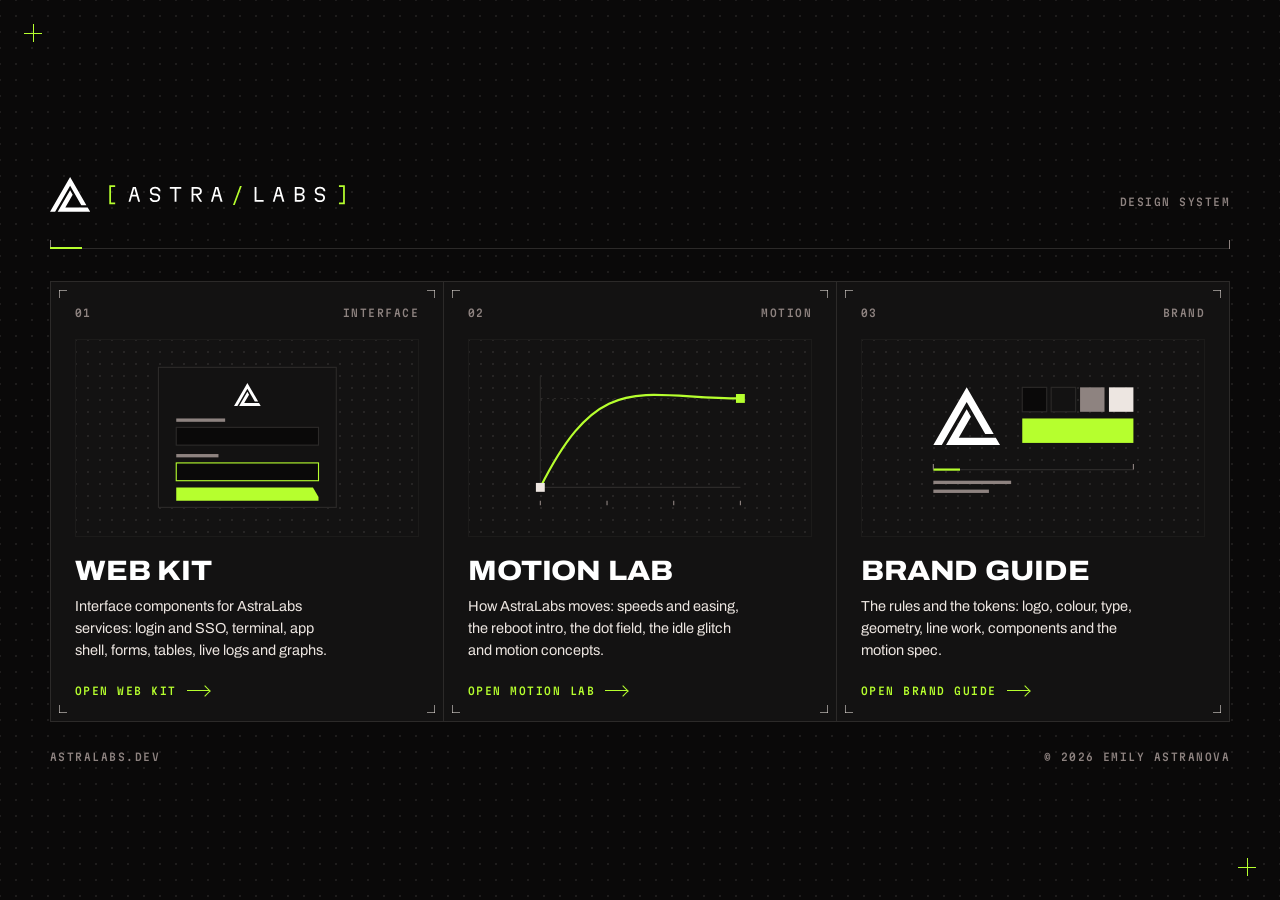
==== design/index.html @ 99d45e82 "Add design page" ====
<!DOCTYPE html>
<html lang="en">
<head>
  <meta charset="utf-8">
  <meta name="viewport" content="width=device-width, initial-scale=1">
  <meta name="theme-color" content="#0a0909">
  <meta name="color-scheme" content="dark">
  <title>AstraLabs Design</title>
  <meta name="description" content="The AstraLabs design system: the web kit, the motion lab and the brand guide.">
  <link rel="canonical" href="https://astralabs.dev/design/">

  <meta property="og:type" content="website">
  <meta property="og:site_name" content="AstraLabs">
  <meta property="og:url" content="https://astralabs.dev/design/">
  <meta property="og:title" content="AstraLabs Design">
  <meta property="og:description" content="The AstraLabs design system: the web kit, the motion lab and the brand guide.">
  <meta property="og:image" content="https://astralabs.dev/images/og.png">
  <meta property="og:image:width" content="1200">
  <meta property="og:image:height" content="630">
  <meta name="twitter:card" content="summary_large_image">
  <meta name="twitter:image" content="https://astralabs.dev/images/og.png">

  <link rel="icon" type="image/svg+xml" href="/favicon/favicon.svg">
  <link rel="icon" type="image/png" sizes="32x32" href="/favicon/favicon-32x32.png">
  <link rel="apple-touch-icon" sizes="180x180" href="/favicon/apple-touch-icon.png">

  <link rel="preconnect" href="https://fonts.googleapis.com">
  <link rel="preconnect" href="https://fonts.gstatic.com" crossorigin>
  <link rel="stylesheet" href="https://fonts.googleapis.com/css2?family=Archivo:wdth,wght@62..125,300..900&display=swap">
  <style>
    @font-face {
      font-family: "Martian Mono";
      src: url("/fonts/MartianMono-Variable.woff2") format("woff2");
      font-weight: 100 800;
      font-stretch: 75% 112.5%;
      font-display: swap;
    }

    :root {
      --void: #0a0909;
      --plate: #131212;
      --rule: #2c2a29;
      --rule-subtle: #1c1b1a;
      --mark: #ffffff;
      --bone: #ede6e1;
      --ash: #8e8380;
      --acid: #b6ff2e;
      --dot: rgb(237 230 225 / 9%);
      --sans: "Archivo", "Arial Narrow", system-ui, sans-serif;
      --mono: "Martian Mono", ui-monospace, Menlo, monospace;
      --edge: 24px;
      --snap: cubic-bezier(.3, 1.35, .5, 1);
      color-scheme: dark;
    }

    * { box-sizing: border-box; }

    html, body {
      margin: 0;
      min-height: 100%;
      background-color: var(--void);
      background-image: radial-gradient(var(--dot) 1px, transparent 1.2px);
      background-size: 16px 16px;
      background-position: 8px 8px;
      color: var(--bone);
      font-family: var(--sans);
    }

    body {
      min-height: 100vh;
      min-height: 100dvh;
      display: flex;
      flex-direction: column;
      padding: calc(var(--edge) + 40px) var(--edge) var(--edge);
    }

    .label {
      font-family: var(--mono);
      font-variation-settings: "wdth" 85;
      font-size: 10.5px;
      font-weight: 500;
      letter-spacing: .14em;
      text-transform: uppercase;
      color: var(--ash);
    }

    /* registration marks, top-left and bottom-right */
    .reg {
      position: fixed;
      width: 18px;
      height: 18px;
      pointer-events: none;
    }
    .reg::before, .reg::after { content: ""; position: absolute; background: var(--acid); }
    .reg::before { left: 50%; top: 0; width: 1px; height: 100%; }
    .reg::after { top: 50%; left: 0; height: 1px; width: 100%; }
    .reg-tl { top: var(--edge); left: var(--edge); }
    .reg-br { bottom: var(--edge); right: var(--edge); }

    main {
      width: 100%;
      max-width: 1180px;
      margin: auto;
    }

    header {
      display: flex;
      align-items: flex-end;
      justify-content: space-between;
      gap: 24px;
      margin-bottom: 28px;
    }

    .home {
      display: inline-flex;
      color: var(--mark);
      line-height: 0;
    }
    .home svg { width: min(300px, 62vw); height: auto; }
    .home:hover .wm-acid { fill: var(--mark); }

    h1 {
      margin: 0 0 4px;
      font-family: var(--mono);
      font-variation-settings: "wdth" 85;
      font-size: 10.5px;
      font-weight: 500;
      letter-spacing: .14em;
      text-transform: uppercase;
      color: var(--ash);
    }

    /* measurement rule: acid index segment, hairline, end ticks */
    .mrule {
      height: 9px;
      margin-bottom: 32px;
      background:
        linear-gradient(var(--acid), var(--acid)) left bottom / 32px 2px no-repeat,
        linear-gradient(var(--ash), var(--ash)) left bottom / 1px 9px no-repeat,
        linear-gradient(var(--ash), var(--ash)) right bottom / 1px 9px no-repeat,
        linear-gradient(var(--rule), var(--rule)) left bottom / 100% 1px no-repeat;
    }

    /* ---------- the picker ---------- */
    .picker {
      display: grid;
      grid-template-columns: repeat(3, minmax(0, 1fr));
      border-top: 1px solid var(--rule);
      border-left: 1px solid var(--rule);
    }

    .pick {
      position: relative;
      display: flex;
      flex-direction: column;
      min-height: 440px;
      padding: 24px;
      background: var(--plate);
      border-right: 1px solid var(--rule);
      border-bottom: 1px solid var(--rule);
      color: inherit;
      text-decoration: none;
      transition: background-color 40ms steps(1, end);
    }

    /* corner ticks */
    .pick::before {
      content: "";
      position: absolute;
      inset: 8px;
      pointer-events: none;
      --t: rgb(237 230 225 / 55%);
      background:
        linear-gradient(var(--t), var(--t)) left top / 8px 1px no-repeat,
        linear-gradient(var(--t), var(--t)) left top / 1px 8px no-repeat,
        linear-gradient(var(--t), var(--t)) right top / 8px 1px no-repeat,
        linear-gradient(var(--t), var(--t)) right top / 1px 8px no-repeat,
        linear-gradient(var(--t), var(--t)) left bottom / 8px 1px no-repeat,
        linear-gradient(var(--t), var(--t)) left bottom / 1px 8px no-repeat,
        linear-gradient(var(--t), var(--t)) right bottom / 8px 1px no-repeat,
        linear-gradient(var(--t), var(--t)) right bottom / 1px 8px no-repeat;
    }

    .pick:hover,
    .pick:focus-visible {
      background: var(--void);
      box-shadow: inset 2px 0 0 var(--acid);
    }
    .pick:hover::before,
    .pick:focus-visible::before { --t: var(--acid); }
    .pick:focus-visible { outline: 2px solid var(--acid); outline-offset: -2px; }

    .pick .label { display: flex; justify-content: space-between; }

    .art {
      flex: 1;
      display: grid;
      place-items: center;
      margin: 20px 0;
      min-height: 170px;
      background-image: radial-gradient(var(--dot) 1px, transparent 1.2px);
      background-size: 12px 12px;
      background-position: 6px 6px;
      border: 1px solid var(--rule-subtle);
    }
    .art svg { width: 78%; max-width: 280px; height: auto; overflow: visible; }

    h2 {
      margin: 0 0 10px;
      font-weight: 800;
      font-variation-settings: "wdth" 112;
      font-size: 28px;
      line-height: 1;
      letter-spacing: -.005em;
      text-transform: uppercase;
      color: var(--mark);
    }

    .pick p {
      margin: 0 0 22px;
      font-size: 14.5px;
      line-height: 1.55;
      color: var(--bone);
      max-width: 34ch;
    }

    .open {
      display: inline-flex;
      align-items: center;
      gap: 10px;
      font-family: var(--mono);
      font-variation-settings: "wdth" 85;
      font-size: 10.5px;
      font-weight: 500;
      letter-spacing: .14em;
      text-transform: uppercase;
      color: var(--acid);
    }
    .open i {
      display: inline-block;
      width: 22px;
      height: 1px;
      background: currentColor;
      position: relative;
      transition: width 200ms var(--snap);
    }
    .open i::after {
      content: "";
      position: absolute;
      right: 0;
      top: -3px;
      width: 7px;
      height: 7px;
      border-top: 1px solid currentColor;
      border-right: 1px solid currentColor;
      transform: rotate(45deg);
      transform-origin: center;
    }
    .pick:hover .open i,
    .pick:focus-visible .open i { width: 34px; }

    /* little previews drawn in brand line work */
    .s-rule { stroke: var(--rule); }
    .s-ash { stroke: var(--ash); }
    .s-bone { stroke: var(--bone); }
    .s-acid { stroke: var(--acid); }
    .f-plate { fill: var(--plate); }
    .f-void { fill: var(--void); }
    .f-acid { fill: var(--acid); }
    .f-bone { fill: var(--bone); }
    .f-ash { fill: var(--ash); }
    .f-mark { fill: var(--mark); }

    footer {
      display: flex;
      justify-content: space-between;
      gap: 16px;
      flex-wrap: wrap;
      margin-top: 28px;
    }
    footer a { color: var(--ash); text-decoration: none; }
    footer a:hover { color: var(--acid); }

    @media (max-width: 900px) {
      .picker { grid-template-columns: 1fr; }
      .pick { min-height: 0; }
      .art { min-height: 150px; }
    }

    @media (max-width: 480px) {
      :root { --edge: 16px; }
      header { flex-direction: column; align-items: flex-start; }
      h2 { font-size: 24px; }
    }

    @media (prefers-reduced-motion: reduce) {
      .open i { transition: none; }
    }
  </style>
</head>
<body>
  <span class="reg reg-tl" aria-hidden="true"></span>
  <span class="reg reg-br" aria-hidden="true"></span>

  <main>
    <header>
      <a class="home" href="/" aria-label="AstraLabs home">
        <svg viewBox="0 0 904.68 105" aria-hidden="true">
          <g transform="scale(0.20207)" class="f-mark">
            <path d="M0 519.62 L300 0 L542.84 420.62 L466.63 420.62 L300 132 L76.21 519.62 Z"/>
            <path d="M114.32 519.62 L300 198 L338.11 264 L228.63 453.62 L561.89 453.62 L600 519.62 Z"/>
          </g>
          <path class="f-mark" d="M236.7592696453283 74.9 249.69528673517203 30.1H258.7896060711095L271.72562316095326 74.9H265.8344737468908L254.34324571954704 34.4903671875H253.82804845392204L242.30322179376577 74.9ZM243.96086827814077 59.10796240234375V53.84401025390625H264.56882726251575V59.10796240234375Z M306.18802111017203 63.476000000000006Q307.0392149578283 66.8808232421875 309.78882213556267 68.6840341796875Q312.53842931329706 70.4872451171875 316.89525255548455 70.4872451171875Q321.44246349298453 70.4872451171875 324.0576693035314 68.35363623046875Q326.6728751140783 66.22002734375 326.6728751140783 62.535210937500004Q326.6728751140783 59.5559931640625 324.83606896173455 57.831185302734376Q322.9992628093908 56.10637744140625 319.2808477703283 55.680775390625L313.5688477703283 55.008775390625004Q307.46485802423456 54.25837744140625 304.35686315118767 51.13918017578125Q301.2488682781408 48.01998291015625 301.2488682781408 42.5767890625Q301.2488682781408 38.533591796875 303.20886486017207 35.55439453125Q305.1688614422033 32.575197265625 308.7192559734533 30.912Q312.2696505047033 29.248802734374998 317.00724571954703 29.248802734374998Q321.7336436687658 29.248802734374998 325.2840382000158 30.844801025390623Q328.8344327312658 32.44079931640625 330.8952286297033 35.425598632812495Q332.9560245281408 38.41039794921875 333.2360245281408 42.644H327.84887169610954Q327.0536778484533 38.72397607421875 324.24807237970333 36.61836547851563Q321.4424669109533 34.5127548828125 317.00724571954703 34.5127548828125Q312.2248340984533 34.5127548828125 309.4808272625158 36.674363769531254Q306.7368204265783 38.83597265625 306.7368204265783 42.5767890625Q306.7368204265783 45.5560068359375 308.59602623712516 47.2584150390625Q310.45523204767204 48.9608232421875 314.1288477703283 49.431224609375L319.8408477703283 50.103224609375005Q325.9896368328283 50.8088232421875 329.07523204767205 53.950420166015626Q332.1608272625158 57.09201708984375 332.1608272625158 62.535210937500004Q332.1608272625158 66.52240820312501 330.2624310222814 69.49600512695314Q328.36403478204704 72.46960205078126 324.93684093439083 74.11039965820314Q321.50964708673456 75.75119726562501 316.89525255548455 75.75119726562501Q312.15765392267207 75.75119726562501 308.6184583660314 74.29519897460938Q305.0792628093908 72.83920068359376 303.04086656915644 70.07840136718751Q301.0024703289221 67.31760205078126 300.7112696453283 63.476000000000006Z M375.7736710125158 74.9V35.3639521484375H361.2584669109533V30.1H395.86642589532835V35.3639521484375H381.35122179376583V74.9Z M426.95766417657836 74.9V30.1H443.66803136407833Q447.9912320476721 30.1 451.1776317058752 31.651198974609375Q454.36403136407836 33.20239794921875 456.1168306804846 36.08639624023438Q457.86962999689086 38.97039453125 457.86962999689086 42.9239931640625Q457.86962999689086 46.68719384765625 456.09443102228147 49.4759931640625Q454.31923204767213 52.264792480468756 451.132832389469 53.838391113281254Q447.9464327312659 55.41198974609375 443.66803136407833 55.41198974609375H432.5352149578284V74.9ZM452.3928785320471 74.9 439.0648648601721 54.403996582031255H445.2472115398596L458.87762316095336 74.9ZM432.5352149578284 50.5736328125H443.8248340984534Q447.6664566570471 50.5736328125 449.97926793634394 48.479222900390624Q452.29207921564085 46.384812988281254 452.29207921564085 42.96879248046875Q452.29207921564085 39.50797265625 449.97926793634394 37.43596240234375Q447.6664566570471 35.3639521484375 443.8248340984534 35.3639521484375H432.5352149578284Z M485.3992696453284 74.9 498.33528673517213 30.1H507.4296060711096L520.3656231609534 74.9H514.4744737468909L502.98324571954714 34.4903671875H502.4680484539221L490.9432217937659 74.9ZM492.60086827814087 59.10796240234375V53.84401025390625H513.2088272625159V59.10796240234375Z M617.0664600750158 74.9V30.1H622.6440108562658V69.63604785156251H644.2824464031409V74.9Z M671.8792696453282 74.9 684.815286735172 30.1H693.9096060711096L706.8456231609533 74.9H700.9544737468908L689.463245719547 34.4903671875H688.9480484539221L677.4232217937658 74.9ZM679.0808682781408 59.10796240234375V53.84401025390625H699.6888272625158V59.10796240234375Z M738.2504737468907 74.9V30.1H752.5864395672032Q759.597640250797 30.1 763.6184378582188 33.331197265625Q767.6392354656407 36.56239453125 767.6392354656407 42.1959931640625Q767.6392354656407 45.600802734375 765.8472303386876 48.02560546875Q764.0552252117345 50.450408203125 760.8072149578283 51.35760546875V52.1864013671875Q764.424823844547 53.2055986328125 766.4016282879063 55.938399658203124Q768.3784327312658 58.67120068359375 768.3784327312658 62.5800068359375Q768.3784327312658 68.33680615234375 764.1728358074377 71.61840307617189Q759.9672388836095 74.9 752.5864395672032 74.9ZM743.8280245281408 69.725646484375H752.5864395672032Q757.5480587078282 69.725646484375 760.174470328922 67.76003759765626Q762.8008819500158 65.79442871093751 762.8008819500158 62.221612304687504Q762.8008819500158 58.62639453125 760.174470328922 56.66078564453125Q757.5480587078282 54.695176757812504 752.5864395672032 54.695176757812504H743.8280245281408ZM743.8280245281408 49.812020507812505H752.5864395672032Q757.279259391422 49.812020507812505 759.7656710125157 47.930411621093754Q762.2520826336095 46.048802734375 762.2520826336095 42.5543876953125Q762.2520826336095 39.0375712890625 759.7656710125157 37.15596240234375Q757.279259391422 35.274353515625 752.5864395672032 35.274353515625H743.8280245281408Z M803.468021110172 63.476000000000006Q804.3192149578282 66.8808232421875 807.0688221355626 68.6840341796875Q809.818429313297 70.4872451171875 814.1752525554845 70.4872451171875Q818.7224634929845 70.4872451171875 821.3376693035314 68.35363623046875Q823.9528751140782 66.22002734375 823.9528751140782 62.535210937500004Q823.9528751140782 59.5559931640625 822.1160689617345 57.831185302734376Q820.2792628093907 56.10637744140625 816.5608477703282 55.680775390625L810.8488477703282 55.008775390625004Q804.7448580242344 54.25837744140625 801.6368631511875 51.13918017578125Q798.5288682781407 48.01998291015625 798.5288682781407 42.5767890625Q798.5288682781407 38.533591796875 800.488864860172 35.55439453125Q802.4488614422032 32.575197265625 805.9992559734533 30.912Q809.5496505047032 29.248802734374998 814.287245719547 29.248802734374998Q819.0136436687657 29.248802734374998 822.5640382000157 30.844801025390623Q826.1144327312658 32.44079931640625 828.1752286297033 35.425598632812495Q830.2360245281408 38.41039794921875 830.5160245281407 42.644H825.1288716961095Q824.3336778484532 38.72397607421875 821.5280723797032 36.61836547851563Q818.7224669109532 34.5127548828125 814.287245719547 34.5127548828125Q809.5048340984532 34.5127548828125 806.7608272625157 36.674363769531254Q804.0168204265782 38.83597265625 804.0168204265782 42.5767890625Q804.0168204265782 45.5560068359375 805.8760262371251 47.2584150390625Q807.735232047672 48.9608232421875 811.4088477703282 49.431224609375L817.1208477703282 50.103224609375005Q823.2696368328283 50.8088232421875 826.355232047672 53.950420166015626Q829.4408272625158 57.09201708984375 829.4408272625158 62.535210937500004Q829.4408272625158 66.52240820312501 827.5424310222813 69.49600512695314Q825.644034782047 72.46960205078126 822.2168409343908 74.11039965820314Q818.7896470867345 75.75119726562501 814.1752525554845 75.75119726562501Q809.437653922672 75.75119726562501 805.8984583660314 74.29519897460938Q802.3592628093908 72.83920068359376 800.3208665691564 70.07840136718751Q798.2824703289219 67.31760205078126 797.9912696453282 63.476000000000006Z"/>
          <path class="f-acid wm-acid" d="M196.50642589532828 25.12723828125V29.9879931640625H183.96241905939078V77.25200683593751H196.50642589532828V82.11276171875001H178.69846691095327V25.12723828125Z M578.3368204265784 27.412 557.1240245281408 84.42H551.7480723797033L572.9608682781409 27.412Z M871.4184669109533 25.12723828125H889.2264258953282V82.11276171875001H871.4184669109533V77.25200683593751H883.9624737468907V29.9879931640625H871.4184669109533Z"/>
        </svg>
      </a>
      <h1>Design system</h1>
    </header>
    <div class="mrule" aria-hidden="true"></div>

    <nav class="picker" aria-label="Design system sections">
      <a class="pick" href="/design/web-kit/">
        <span class="label"><span>01</span><span>Interface</span></span>
        <span class="art" aria-hidden="true">
          <svg viewBox="0 0 240 150">
            <rect class="f-plate s-rule" x="40" y="12" width="160" height="126" stroke-width="1"/>
            <g class="f-mark" transform="translate(108 26) scale(0.04)"><path d="M0 519.62 L300 0 L542.84 420.62 L466.63 420.62 L300 132 L76.21 519.62 Z"/><path d="M114.32 519.62 L300 198 L338.11 264 L228.63 453.62 L561.89 453.62 L600 519.62 Z"/></g>
            <rect class="f-ash" x="56" y="58" width="44" height="3"/>
            <rect class="f-void s-rule" x="56" y="66" width="128" height="16" stroke-width="1"/>
            <rect class="f-ash" x="56" y="90" width="38" height="3"/>
            <rect class="f-void s-acid" x="56" y="98" width="128" height="16" stroke-width="1"/>
            <polygon class="f-acid" points="56,120 179,120 184,128.7 184,132 56,132"/>
          </svg>
        </span>
        <h2>Web kit</h2>
        <p>Interface components for AstraLabs services: login and SSO, terminal, app shell, forms, tables, live logs and graphs.</p>
        <span class="open">Open web kit <i></i></span>
      </a>

      <a class="pick" href="/design/motion-lab/">
        <span class="label"><span>02</span><span>Motion</span></span>
        <span class="art" aria-hidden="true">
          <svg viewBox="0 0 240 150">
            <path class="s-rule" d="M30 120 H210 M30 120 V20" stroke-width="1" fill="none"/>
            <path class="s-rule" d="M30 40 H210" stroke-width="1" stroke-dasharray="2 4" fill="none"/>
            <!-- Snap: cubic-bezier(.3, 1.35, .5, 1), overshoot then settle -->
            <path class="s-acid" d="M30 120 C84 12 120 40 210 40" stroke-width="2" fill="none"/>
            <rect class="f-acid" x="206" y="36" width="8" height="8"/>
            <rect class="f-bone" x="26" y="116" width="8" height="8"/>
            <path class="s-ash" d="M30 132 V136 M90 132 V136 M150 132 V136 M210 132 V136" stroke-width="1"/>
          </svg>
        </span>
        <h2>Motion lab</h2>
        <p>How AstraLabs moves: speeds and easing, the reboot intro, the dot field, the idle glitch and motion concepts.</p>
        <span class="open">Open motion lab <i></i></span>
      </a>

      <a class="pick" href="/design/brand-guide/">
        <span class="label"><span>03</span><span>Brand</span></span>
        <span class="art" aria-hidden="true">
          <svg viewBox="0 0 240 150">
            <g class="f-mark" transform="translate(30 30) scale(0.1)"><path d="M0 519.62 L300 0 L542.84 420.62 L466.63 420.62 L300 132 L76.21 519.62 Z"/><path d="M114.32 519.62 L300 198 L338.11 264 L228.63 453.62 L561.89 453.62 L600 519.62 Z"/></g>
            <rect class="f-void s-rule" x="110" y="30" width="22" height="22" stroke-width="1"/>
            <rect class="f-plate s-rule" x="136" y="30" width="22" height="22" stroke-width="1"/>
            <rect class="f-ash" x="162" y="30" width="22" height="22"/>
            <rect class="f-bone" x="188" y="30" width="22" height="22"/>
            <rect class="f-acid" x="110" y="58" width="100" height="22"/>
            <path class="s-rule" d="M30 104 H210" stroke-width="1"/>
            <path class="s-acid" d="M30 104 H54" stroke-width="2"/>
            <path class="s-ash" d="M30 99 V104 M210 99 V104" stroke-width="1"/>
            <rect class="f-ash" x="30" y="114" width="70" height="3"/>
            <rect class="f-ash" x="30" y="122" width="50" height="3"/>
          </svg>
        </span>
        <h2>Brand guide</h2>
        <p>The rules and the tokens: logo, colour, type, geometry, line work, components and the motion spec.</p>
        <span class="open">Open brand guide <i></i></span>
      </a>
    </nav>

    <footer>
      <a class="label" href="/">astralabs.dev</a>
      <span class="label">© 2026 Emily Astranova</span>
    </footer>
  </main>
</body>
</html>
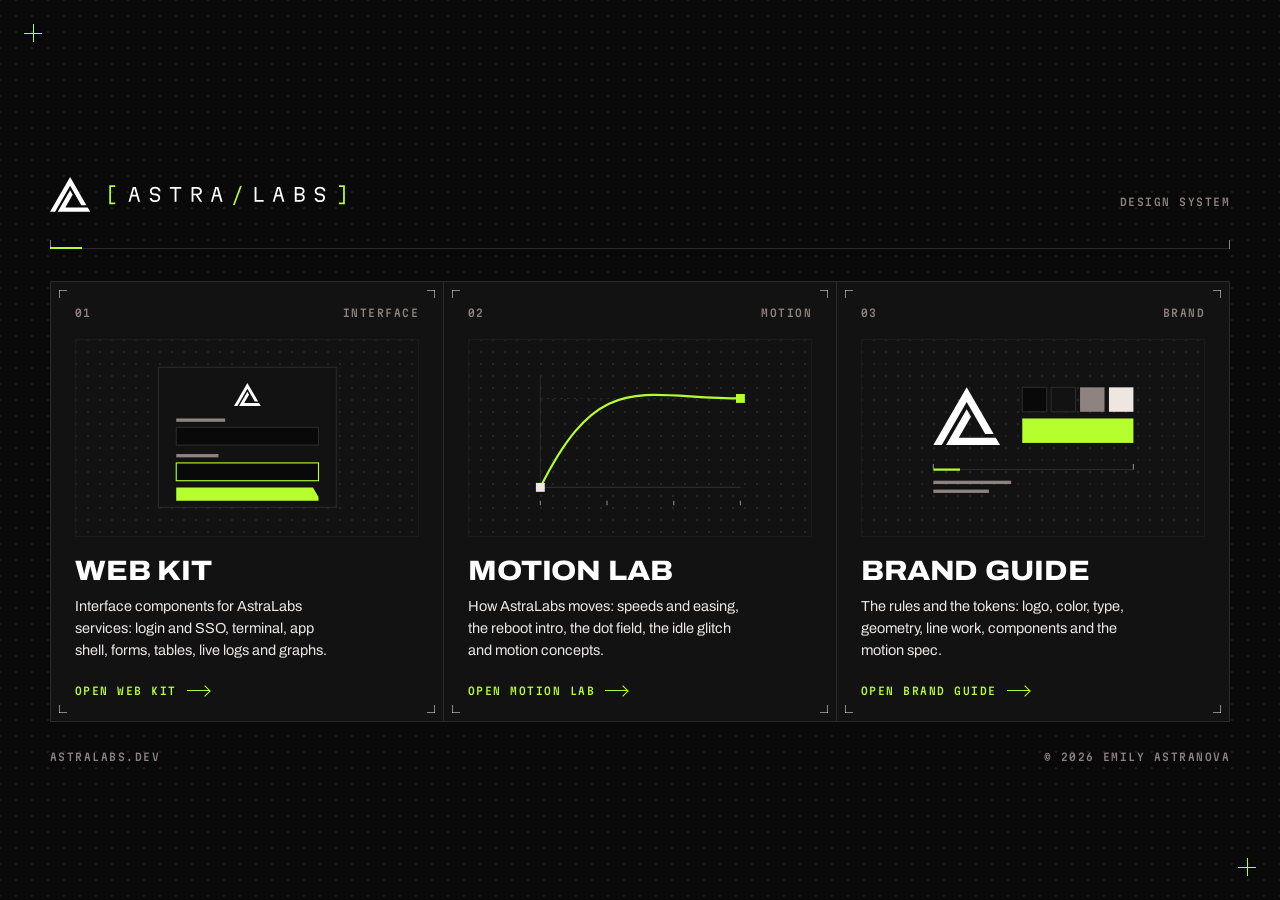
==== commit 8ac23998: "Update to work better on mobile" ====
--- a/design/index.html
+++ b/design/index.html
@@ -373,7 +373,7 @@
           </svg>
         </span>
         <h2>Brand guide</h2>
-        <p>The rules and the tokens: logo, colour, type, geometry, line work, components and the motion spec.</p>
+        <p>The rules and the tokens: logo, color, type, geometry, line work, components and the motion spec.</p>
         <span class="open">Open brand guide <i></i></span>
       </a>
     </nav>
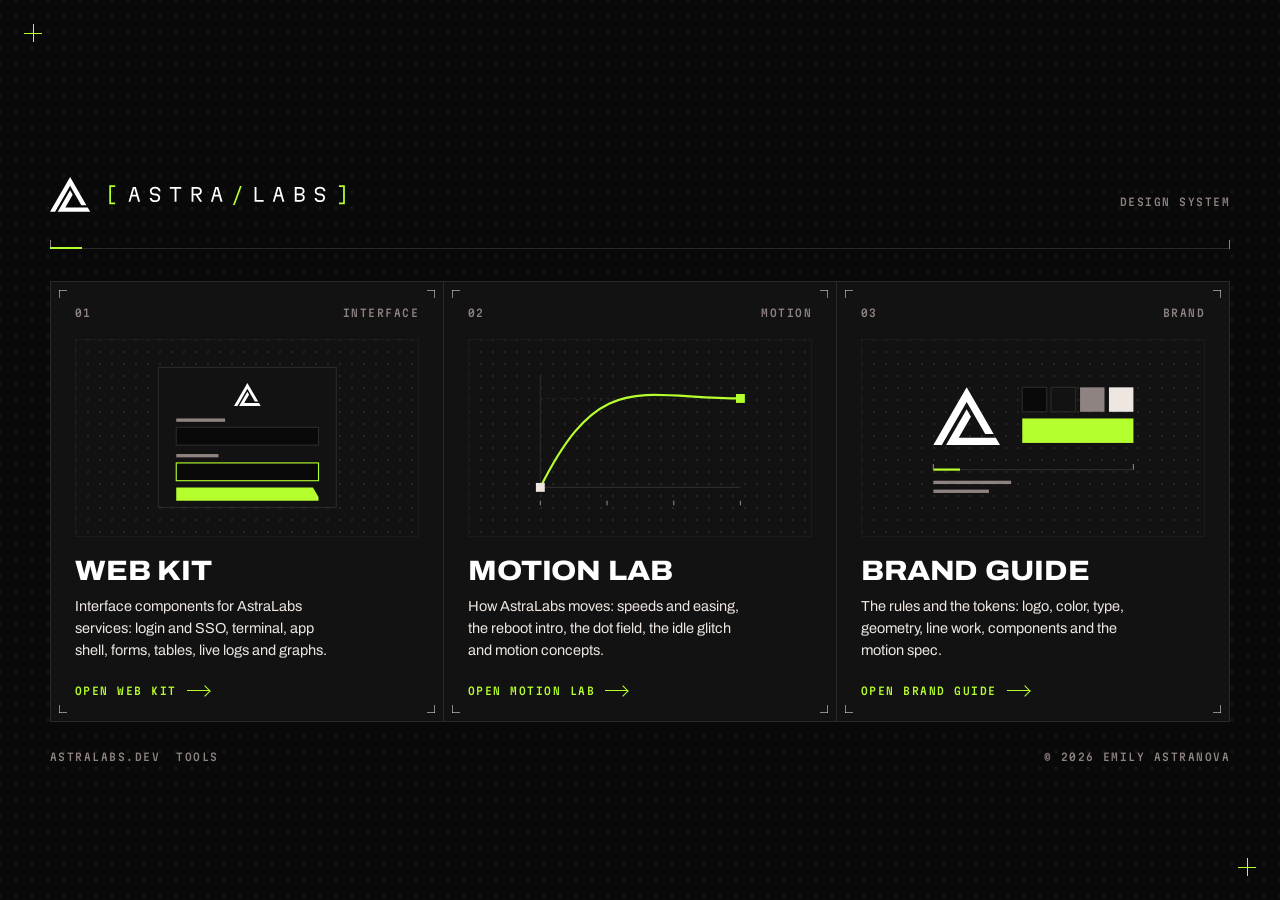
==== commit 0b3388f8: "Added NetExec parser" ====
--- a/design/index.html
+++ b/design/index.html
@@ -379,7 +379,10 @@
     </nav>
 
     <footer>
-      <a class="label" href="/">astralabs.dev</a>
+      <div style="display:flex; gap:16px;">
+        <a class="label" href="/">astralabs.dev</a>
+        <a class="label" href="/tools/">tools</a>
+      </div>
       <span class="label">© 2026 Emily Astranova</span>
     </footer>
   </main>
